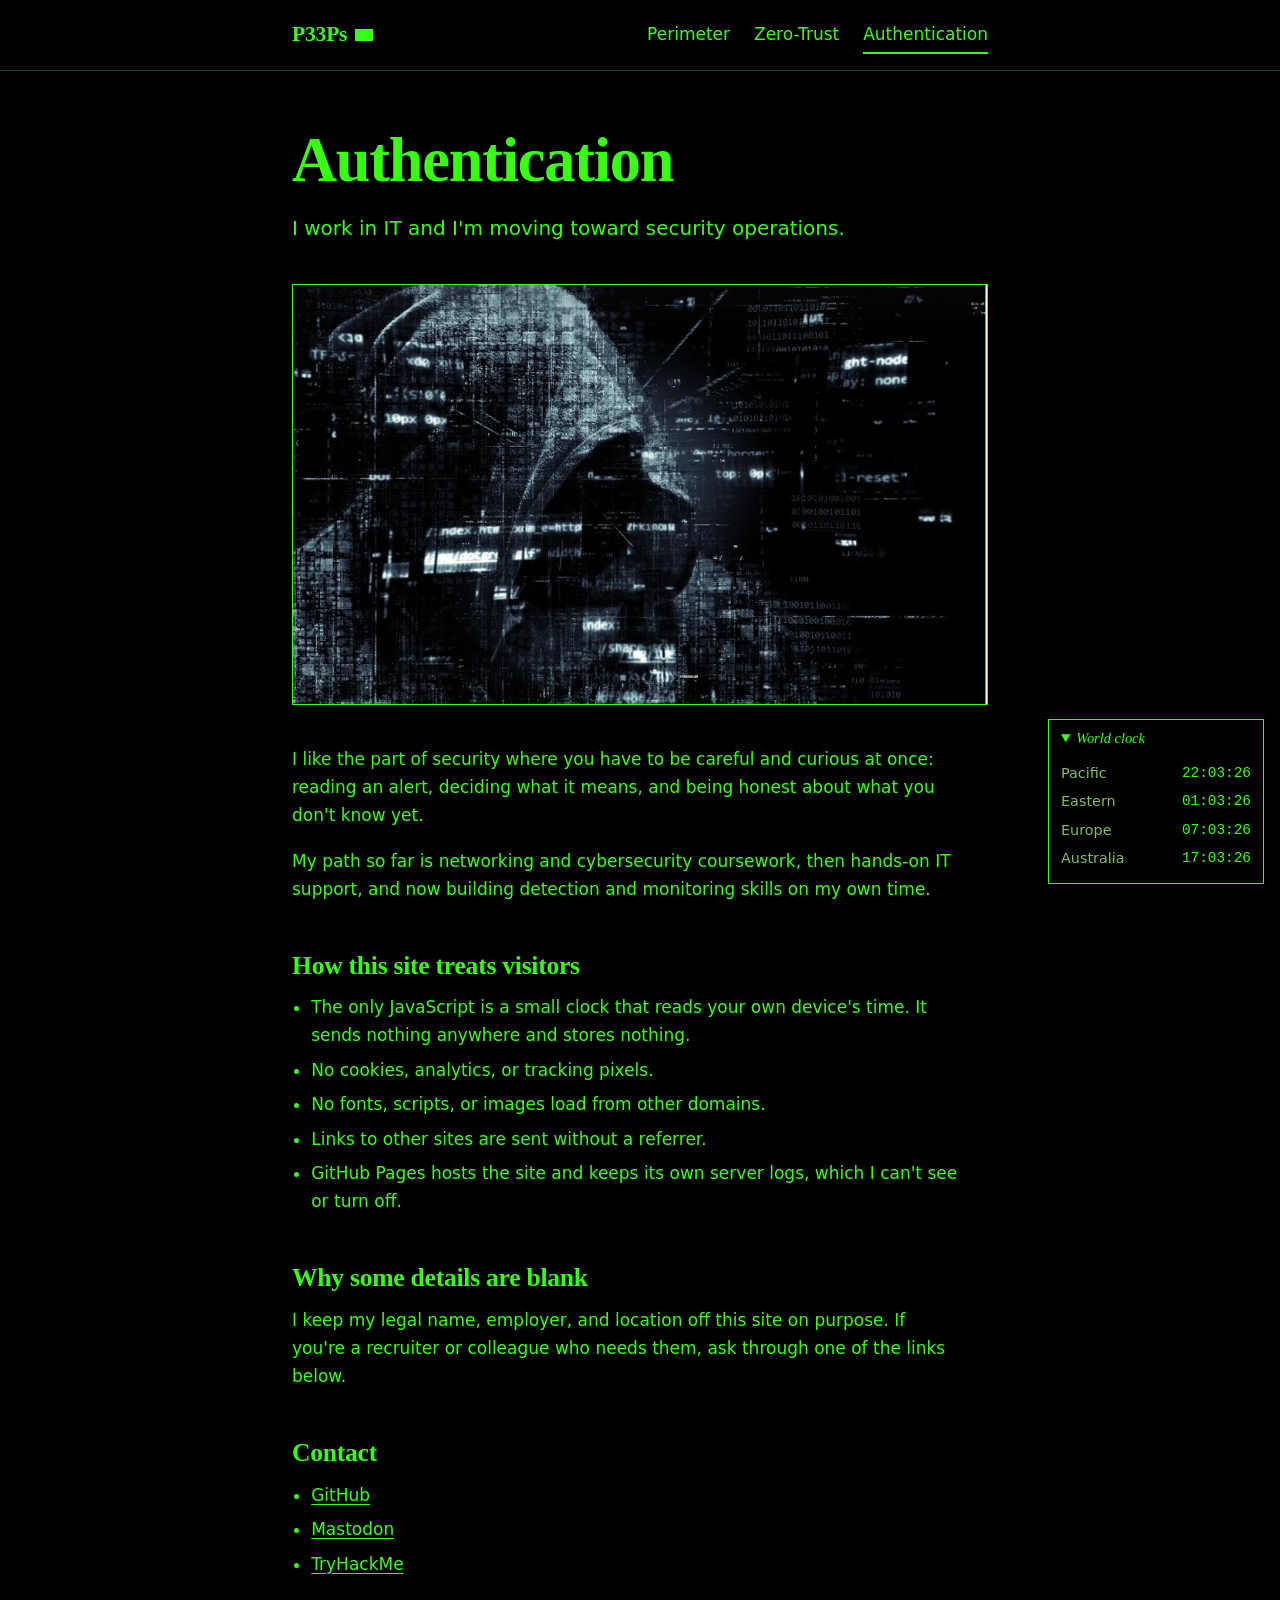
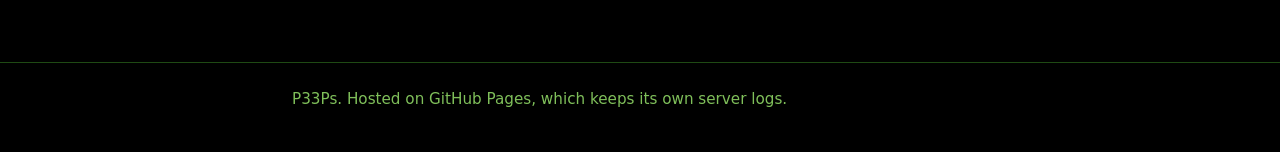
==== authentication.html @ 42d1f5a4 "Changing the website look added more info and pictures again" ====
<!DOCTYPE html>
<html lang="en">
<head>
<meta charset="utf-8">
<meta name="viewport" content="width=device-width, initial-scale=1">
<meta http-equiv="Content-Security-Policy" content="default-src 'none'; img-src 'self'; style-src 'self'; script-src 'self'; base-uri 'none'; form-action 'none'">
<meta name="referrer" content="no-referrer">
<meta name="color-scheme" content="dark">
<title>Authentication | P33Ps</title>
<meta name="description" content="Background, site privacy practices, and contact links for P33Ps.">
<link rel="icon" href="favicon.svg" type="image/svg+xml">
<link rel="stylesheet" href="styles.css">
</head>
<body>
<a class="skip" href="#main">Skip to content</a>

<header class="site-header">
  <div class="wrap">
    <a class="wordmark" href="index.html">P33Ps</a>
    <nav class="site-nav" aria-label="Main">
      <ul>
        <li><a href="index.html">Perimeter</a></li>
        <li><a href="zero-trust.html">Zero-Trust</a></li>
        <li><a href="authentication.html" aria-current="page">Authentication</a></li>
      </ul>
    </nav>
  </div>
</header>

<main id="main">
  <div class="wrap">
    <h1>Authentication</h1>
    <p class="lead">I work in IT and I'm moving toward security operations.</p>

    <figure class="photo">
      <img src="images/hooded-figure.jpg" width="900" height="543" alt="A hooded figure dissolving into streams of code and binary digits.">
    </figure>

    <p>I like the part of security where you have to be careful and curious at once: reading an alert, deciding what it means, and being honest about what you don't know yet.</p>
    <p>My path so far is networking and cybersecurity coursework, then hands-on IT support, and now building detection and monitoring skills on my own time.</p>

    <h2>How this site treats visitors</h2>
    <ul class="plain">
      <li>The only JavaScript is a small clock that reads your own device's time. It sends nothing anywhere and stores nothing.</li>
      <li>No cookies, analytics, or tracking pixels.</li>
      <li>No fonts, scripts, or images load from other domains.</li>
      <li>Links to other sites are sent without a referrer.</li>
      <li>GitHub Pages hosts the site and keeps its own server logs, which I can't see or turn off.</li>
    </ul>

    <h2>Why some details are blank</h2>
    <p>I keep my legal name, employer, and location off this site on purpose. If you're a recruiter or colleague who needs them, ask through one of the links below.</p>

    <h2>Contact</h2>
    <ul class="plain">
      <li><a href="https://github.com/Welcome-P33Ps" rel="me noopener noreferrer">GitHub</a></li>
      <li><a href="https://infosec.exchange/@P33Ps" rel="me noopener noreferrer">Mastodon</a></li>
      <li><a href="https://tryhackme.com/p/P33Ps" rel="noopener noreferrer">TryHackMe</a></li>
    </ul>
  </div>
</main>

<footer class="site-footer">
  <div class="wrap">
    <p>P33Ps. Hosted on GitHub Pages, which keeps its own server logs.</p>
  </div>
</footer>
<aside class="clock" id="clock" aria-label="World clock">
  <details open>
    <summary>World clock</summary>
    <ul>
      <li><span class="zone">Pacific</span><span class="time" data-tz="America/Los_Angeles">--:--:--</span></li>
      <li><span class="zone">Eastern</span><span class="time" data-tz="America/New_York">--:--:--</span></li>
      <li><span class="zone">Europe</span><span class="time" data-tz="Europe/Berlin">--:--:--</span></li>
      <li><span class="zone">Australia</span><span class="time" data-tz="Australia/Sydney">--:--:--</span></li>
    </ul>
  </details>
</aside>
<script src="clock.js"></script>
</body>
</html>
---- styles.css ----
/* P33Ps — static site styles. System fonts only: no external requests. */

:root {
  /* Change --lime to retune the whole site. Everything else derives from it. */
  --lime: #39ff14;
  --paper: #000000;
  --panel: #000000;
  --ink: var(--lime);
  --muted: #7fbf5a;
  --rule: #1f4a14;
  --link: var(--lime);
  --mark: var(--lime);
  --bar: var(--lime);
  --bar-edge: var(--lime);
  --serif: "Iowan Old Style", "Palatino Linotype", Palatino, "Book Antiqua", Georgia, serif;
  --sans: ui-sans-serif, system-ui, -apple-system, "Segoe UI", Roboto, "Helvetica Neue", Arial, sans-serif;
}

*,
*::before,
*::after {
  box-sizing: border-box;
}

html {
  -webkit-text-size-adjust: 100%;
  text-size-adjust: 100%;
}

body {
  margin: 0;
  background: var(--paper);
  color: var(--ink);
  font: 1.0625rem/1.65 var(--sans);
}

::selection {
  background: var(--mark);
  color: #000;
}

.wrap {
  max-width: 46rem;
  margin: 0 auto;
  padding: 0 1.25rem;
}

.skip {
  position: absolute;
  left: -999px;
  top: 0;
  padding: 0.5rem 0.75rem;
  background: var(--ink);
  color: var(--paper);
}

.skip:focus {
  left: 0.5rem;
  top: 0.5rem;
  z-index: 10;
}

/* Header and navigation */

.site-header {
  position: sticky;
  top: 0;
  z-index: 15;
  background: var(--paper);
  border-bottom: 1px solid var(--rule);
}

.site-header .wrap {
  display: flex;
  flex-wrap: wrap;
  align-items: center;
  justify-content: space-between;
  gap: 0.5rem 1.5rem;
  padding-top: 1rem;
  padding-bottom: 1rem;
}

.wordmark {
  display: inline-flex;
  align-items: center;
  gap: 0.5rem;
  font-family: var(--serif);
  font-size: 1.35rem;
  font-weight: 700;
  letter-spacing: -0.01em;
  color: var(--ink);
  text-decoration: none;
}

.wordmark::after {
  content: "";
  width: 1.1rem;
  height: 0.7rem;
  background: var(--mark);
}

.site-nav ul {
  display: flex;
  flex-wrap: wrap;
  gap: 0.25rem 1.5rem;
  margin: 0;
  padding: 0;
  list-style: none;
}

.site-nav a {
  display: inline-block;
  padding: 0.25rem 0;
  color: var(--ink);
  text-decoration: none;
  border-bottom: 2px solid transparent;
}

.site-nav a:hover {
  border-bottom-color: var(--rule);
}

.site-nav a[aria-current="page"] {
  border-bottom-color: var(--mark);
}

/* Type */

main {
  padding: 3.5rem 0 4rem;
}

h1,
h2 {
  font-family: var(--serif);
  font-weight: 700;
  color: var(--ink);
}

h1 {
  margin: 0 0 1.25rem;
  font-size: clamp(2.2rem, 6.5vw, 3.9rem);
  line-height: 1.06;
  letter-spacing: -0.02em;
}

h2 {
  margin: 3rem 0 0.75rem;
  font-size: 1.6rem;
  line-height: 1.2;
  letter-spacing: -0.01em;
}

p {
  margin: 0 0 1.1rem;
  max-width: 62ch;
}

.lead {
  font-size: 1.25rem;
  line-height: 1.55;
  max-width: 52ch;
  margin-bottom: 2.5rem;
}

a {
  color: var(--link);
  text-underline-offset: 0.18em;
}

a:hover {
  text-decoration-thickness: 2px;
}

:focus-visible {
  outline: 3px solid var(--link);
  outline-offset: 3px;
  border-radius: 2px;
}

.plain {
  margin: 0 0 1.25rem;
  padding-left: 1.2rem;
  max-width: 62ch;
}

.plain li {
  margin-bottom: 0.4rem;
}

/* Photo on the home page */

.photo {
  margin: 0 0 2.5rem;
}

.photo img {
  display: block;
  width: 100%;
  height: auto;
  border: 1px solid var(--ink);
}

/* The case file: rows of label and value */

.file {
  border: 1px solid var(--ink);
  background: var(--panel);
  margin: 0 0 0.9rem;
}

.file-title {
  margin: 0;
  padding: 0.6rem 1rem;
  border-bottom: 1px solid var(--ink);
  font-family: var(--serif);
  font-style: italic;
  font-size: 1.05rem;
}

.rows {
  display: grid;
  grid-template-columns: 8.5rem 1fr;
  margin: 0;
}

.rows dt,
.rows dd {
  margin: 0;
  padding: 0.65rem 1rem;
  border-top: 1px solid var(--rule);
}

.rows dt:first-of-type,
.rows dt:first-of-type + dd {
  border-top: 0;
}

.rows dt {
  color: var(--muted);
}

.note {
  max-width: 62ch;
  margin: 0 0 1rem;
  color: var(--muted);
  font-size: 0.95rem;
}

.sr-only {
  position: absolute;
  width: 1px;
  height: 1px;
  margin: -1px;
  padding: 0;
  overflow: hidden;
  clip: rect(0, 0, 0, 0);
  white-space: nowrap;
  border: 0;
}

/* Paths on the home page */

.paths {
  margin: 2.5rem 0 0;
  padding: 0;
  list-style: none;
  max-width: 62ch;
}

.paths li {
  border-top: 1px solid var(--rule);
}

.paths li:last-child {
  border-bottom: 1px solid var(--rule);
}

.paths a {
  display: block;
  padding: 1rem 0;
  text-decoration: none;
  color: var(--ink);
}

.paths .name {
  display: block;
  font-family: var(--serif);
  font-size: 1.3rem;
  font-weight: 700;
  color: var(--link);
}

.paths a:hover .name {
  text-decoration: underline;
  text-decoration-thickness: 2px;
  text-underline-offset: 0.18em;
}

.paths .desc {
  display: block;
  color: var(--muted);
}

/* Footer */

.site-footer {
  border-top: 1px solid var(--rule);
  color: var(--muted);
  font-size: 0.95rem;
}

.site-footer .wrap {
  padding-top: 1.5rem;
  padding-bottom: 2.5rem;
}

.site-footer p {
  margin: 0;
}

/* Floating world clock. Hidden until clock.js confirms it can run. */

.clock {
  display: none;
  position: fixed;
  right: 1rem;
  bottom: 1rem;
  z-index: 20;
  min-width: 13.5rem;
  background: var(--paper);
  border: 1px solid var(--ink);
  font-size: 0.9rem;
  font-variant-numeric: tabular-nums;
}

.clock.ready {
  display: block;
}

.clock summary {
  padding: 0.4rem 0.75rem;
  cursor: pointer;
  font-family: var(--serif);
  font-style: italic;
}

.clock ul {
  margin: 0;
  padding: 0.15rem 0.75rem 0.6rem;
  list-style: none;
}

.clock li {
  display: flex;
  justify-content: space-between;
  gap: 1rem;
  padding: 0.15rem 0;
}

.clock .zone {
  color: var(--muted);
}

.clock .time {
  font-family: ui-monospace, SFMono-Regular, Menlo, Consolas, monospace;
}

@media (max-width: 34rem) {
  .clock {
    left: 0;
    right: 0;
    bottom: 0;
    min-width: 0;
    border-width: 1px 0 0;
  }

  .clock ul {
    display: grid;
    grid-template-columns: 1fr 1fr;
    gap: 0 1.5rem;
  }

  .site-footer .wrap {
    padding-bottom: 5.5rem;
  }
}

/* Small screens */

@media (max-width: 34rem) {
  main {
    padding-top: 2.5rem;
  }

  .rows {
    grid-template-columns: 1fr;
  }

  .rows dt {
    padding-bottom: 0;
  }

  .rows dd {
    border-top: 0;
  }
}
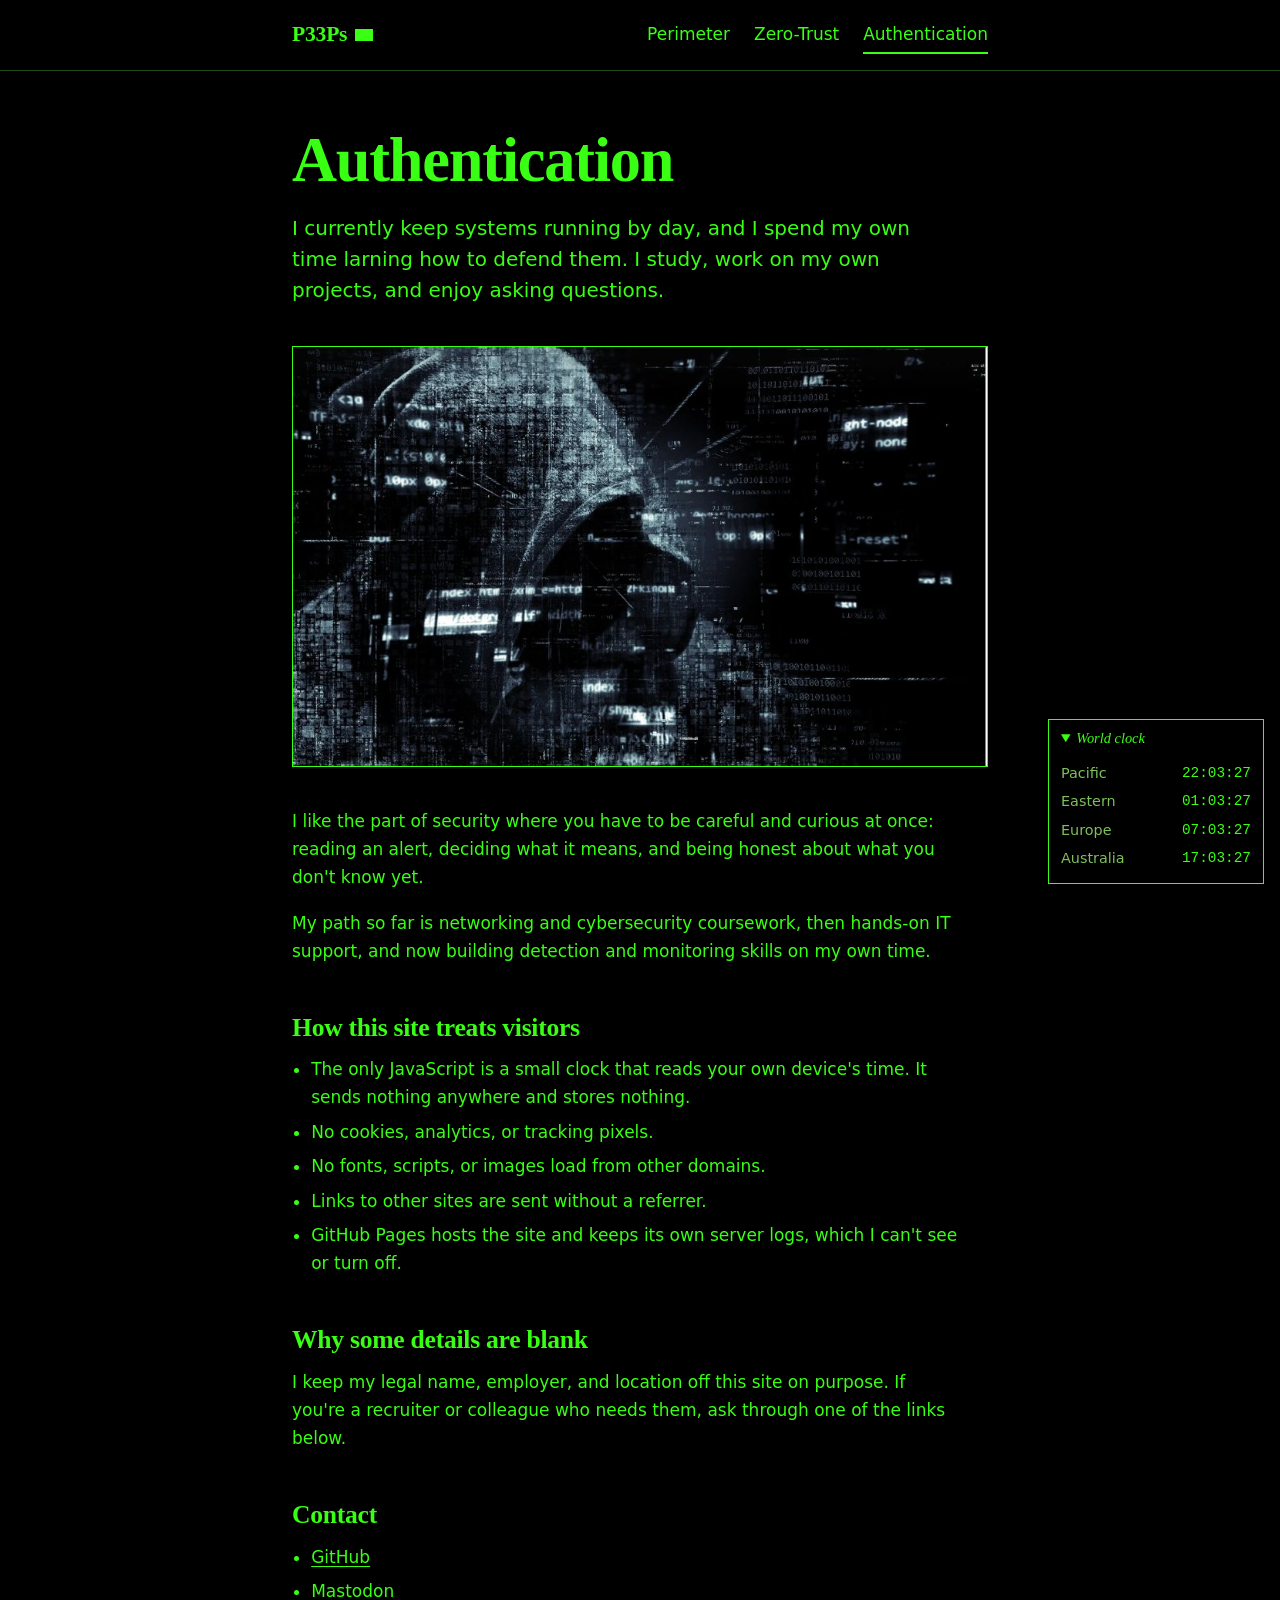
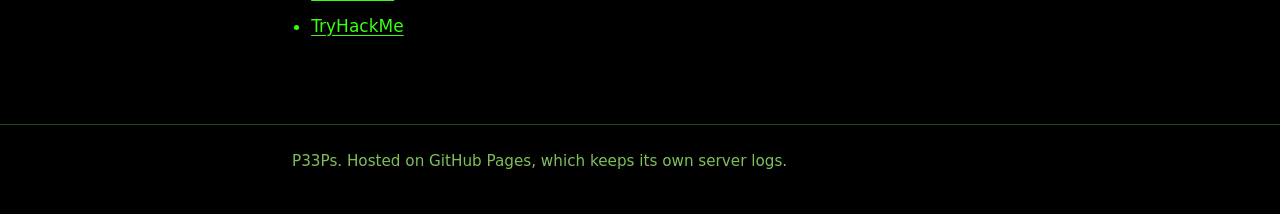
==== commit 665ab6df: "Revise lead paragraph in authentication.html Updated the lead paragraph to reflect current activitie" ====
--- a/authentication.html
+++ b/authentication.html
@@ -30,7 +30,7 @@
 <main id="main">
   <div class="wrap">
     <h1>Authentication</h1>
-    <p class="lead">I work in IT and I'm moving toward security operations.</p>
+    <p class="lead">I currently keep systems running by day, and I spend my own time larning how to defend them. I study, work on my own projects, and enjoy asking questions. </p>
 
     <figure class="photo">
       <img src="images/hooded-figure.jpg" width="900" height="543" alt="A hooded figure dissolving into streams of code and binary digits.">
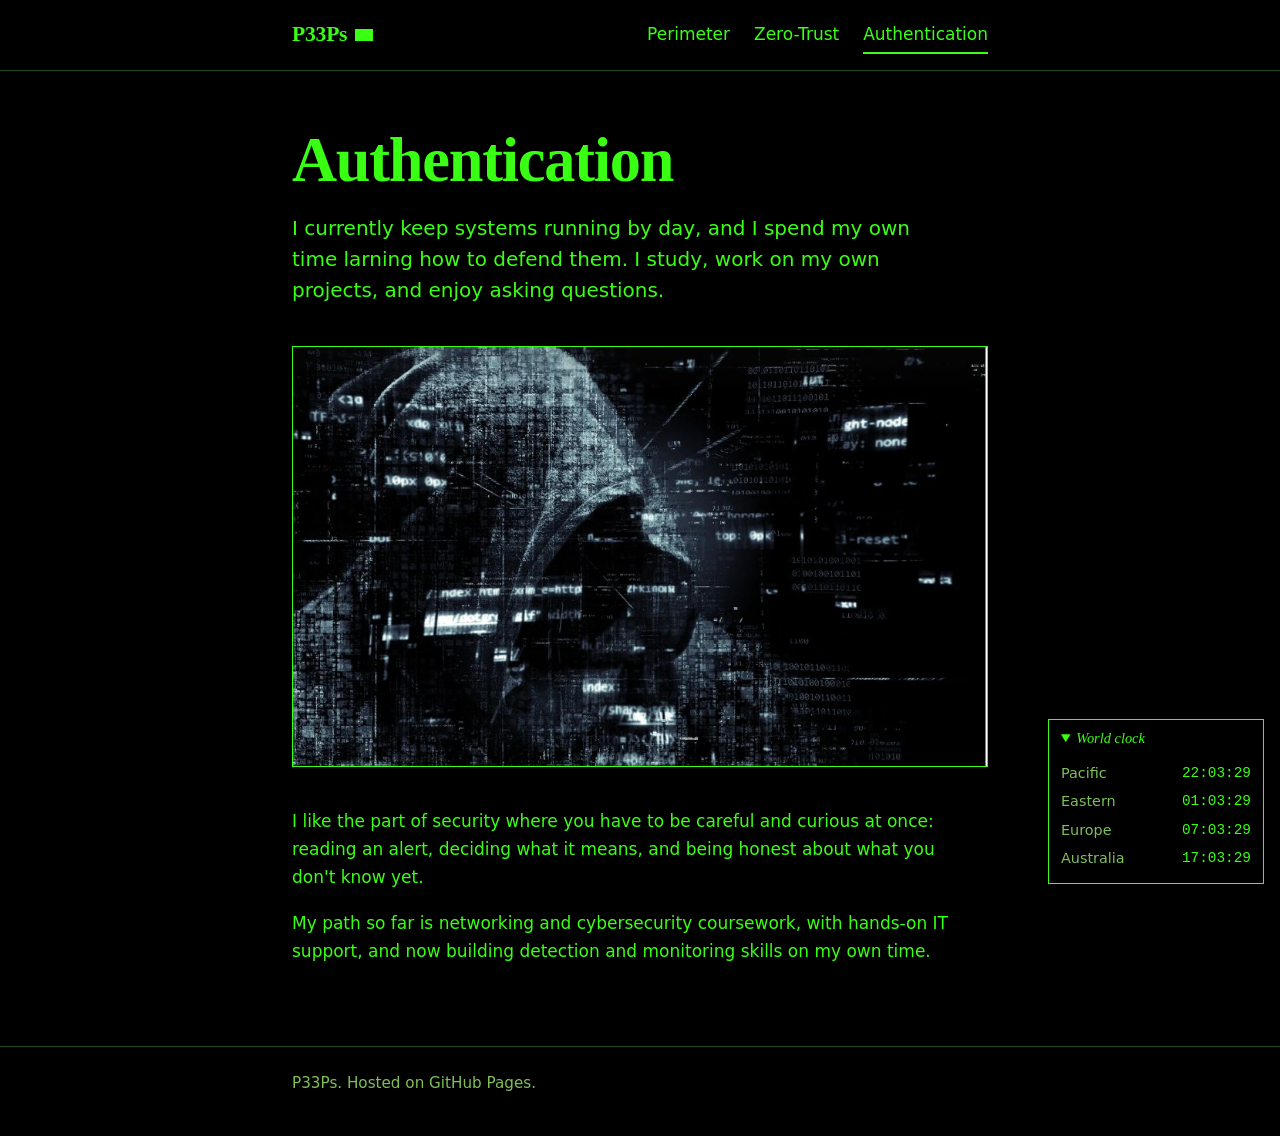
==== commit 718555f0: "Update content in authentication.html for clarity Revised text for clarity and conciseness in multip" ====
--- a/authentication.html
+++ b/authentication.html
@@ -37,32 +37,15 @@
     </figure>
 
     <p>I like the part of security where you have to be careful and curious at once: reading an alert, deciding what it means, and being honest about what you don't know yet.</p>
-    <p>My path so far is networking and cybersecurity coursework, then hands-on IT support, and now building detection and monitoring skills on my own time.</p>
-
-    <h2>How this site treats visitors</h2>
-    <ul class="plain">
-      <li>The only JavaScript is a small clock that reads your own device's time. It sends nothing anywhere and stores nothing.</li>
-      <li>No cookies, analytics, or tracking pixels.</li>
-      <li>No fonts, scripts, or images load from other domains.</li>
-      <li>Links to other sites are sent without a referrer.</li>
-      <li>GitHub Pages hosts the site and keeps its own server logs, which I can't see or turn off.</li>
-    </ul>
-
-    <h2>Why some details are blank</h2>
-    <p>I keep my legal name, employer, and location off this site on purpose. If you're a recruiter or colleague who needs them, ask through one of the links below.</p>
-
-    <h2>Contact</h2>
-    <ul class="plain">
-      <li><a href="https://github.com/Welcome-P33Ps" rel="me noopener noreferrer">GitHub</a></li>
-      <li><a href="https://infosec.exchange/@P33Ps" rel="me noopener noreferrer">Mastodon</a></li>
-      <li><a href="https://tryhackme.com/p/P33Ps" rel="noopener noreferrer">TryHackMe</a></li>
+    <p>My path so far is networking and cybersecurity coursework, with hands-on IT support, and now building detection and monitoring skills on my own time.</p>
+    
     </ul>
   </div>
 </main>
 
 <footer class="site-footer">
   <div class="wrap">
-    <p>P33Ps. Hosted on GitHub Pages, which keeps its own server logs.</p>
+    <p>P33Ps. Hosted on GitHub Pages.</p>
   </div>
 </footer>
 <aside class="clock" id="clock" aria-label="World clock">
